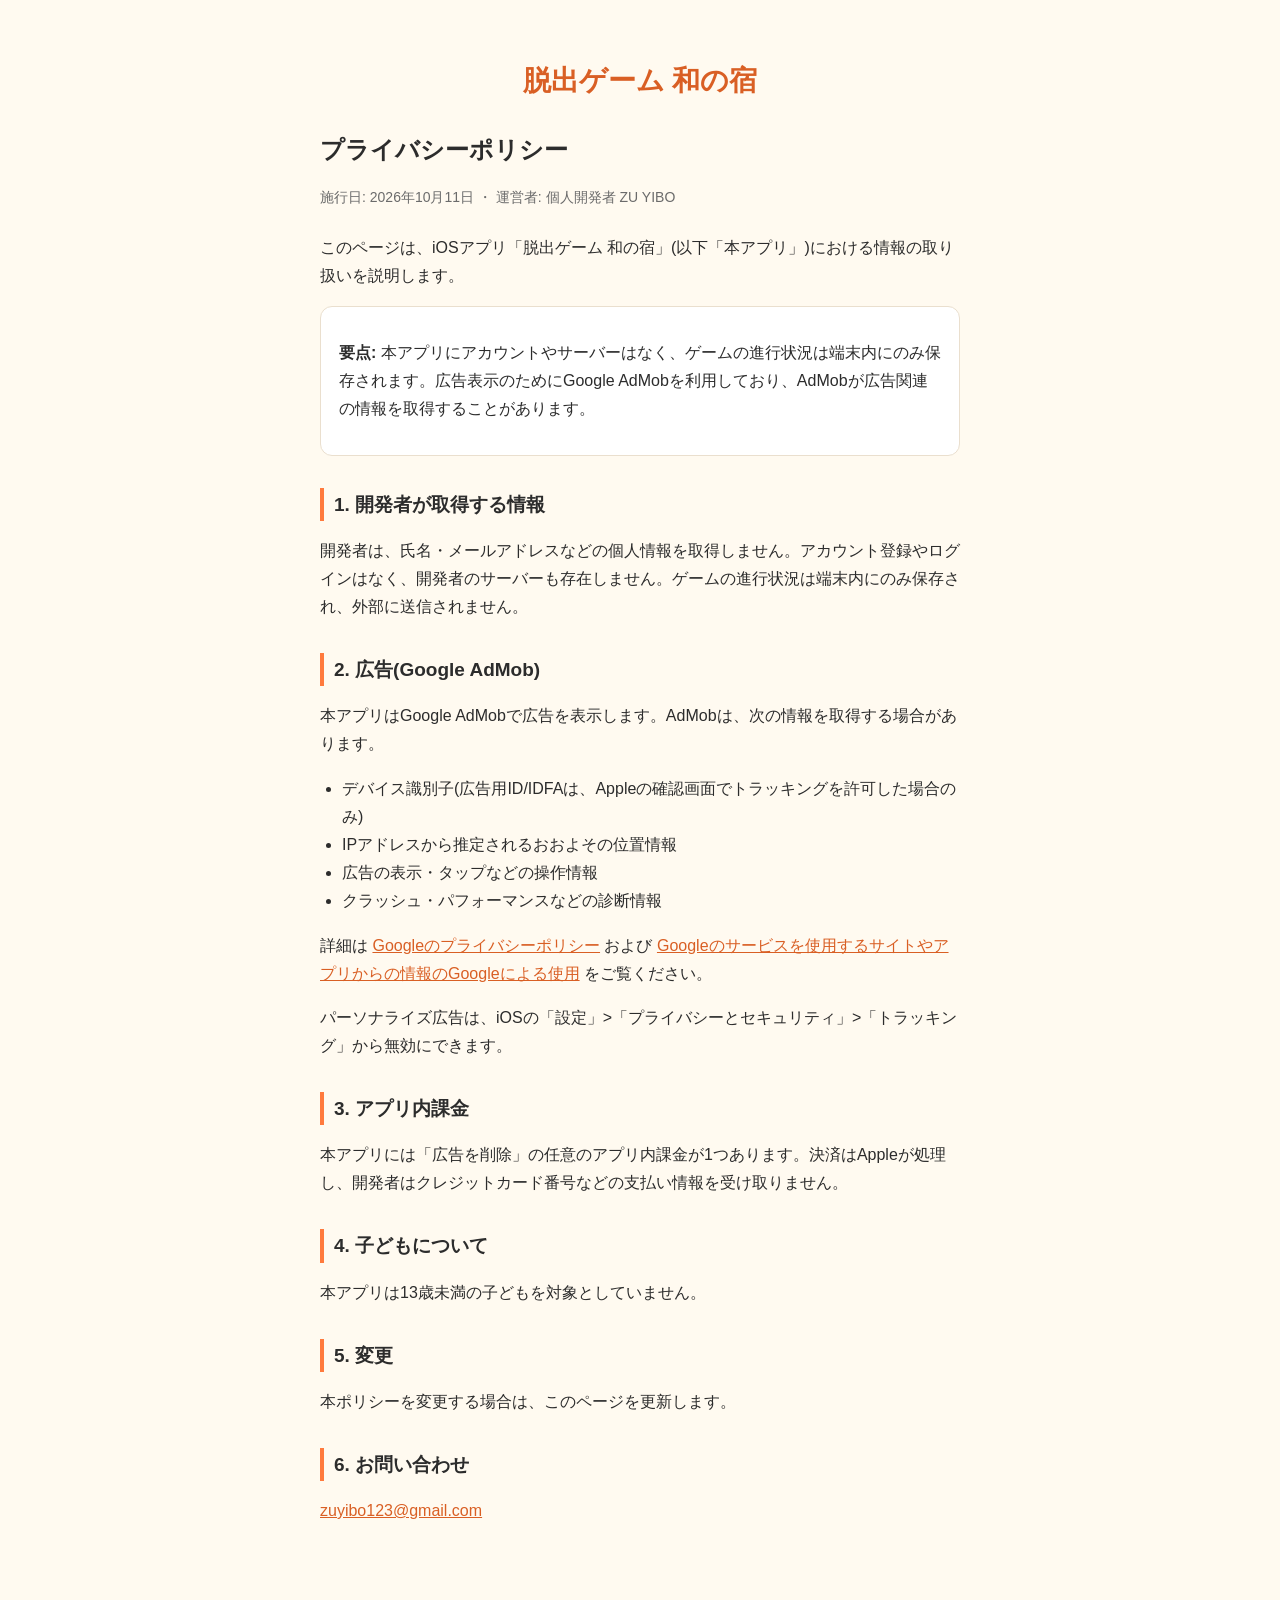
==== privacy.ja.html @ ad6f1bdc "Add privacy and support pages" ====
<!doctype html>
<html lang="ja">
<head>
<meta charset="utf-8">
<meta name="viewport" content="width=device-width, initial-scale=1">
<title>プライバシーポリシー | 脱出ゲーム 和の宿</title>
<link rel="stylesheet" href="style.css">
</head>
<body>
<div class="wrap">
  <header class="page-header"><p class="logo">脱出ゲーム 和の宿</p></header>
  <h1>プライバシーポリシー</h1>
  <p class="meta">施行日: 2026年10月11日 ・ 運営者: 個人開発者 ZU YIBO</p>
  <p>このページは、iOSアプリ「脱出ゲーム 和の宿」(以下「本アプリ」)における情報の取り扱いを説明します。</p>
<div class="card"><p><strong>要点:</strong> 本アプリにアカウントやサーバーはなく、ゲームの進行状況は端末内にのみ保存されます。広告表示のためにGoogle AdMobを利用しており、AdMobが広告関連の情報を取得することがあります。</p></div>
<h2>1. 開発者が取得する情報</h2>
<p>開発者は、氏名・メールアドレスなどの個人情報を取得しません。アカウント登録やログインはなく、開発者のサーバーも存在しません。ゲームの進行状況は端末内にのみ保存され、外部に送信されません。</p>
<h2>2. 広告(Google AdMob)</h2>
<p>本アプリはGoogle AdMobで広告を表示します。AdMobは、次の情報を取得する場合があります。</p>
<ul><li>デバイス識別子(広告用ID/IDFAは、Appleの確認画面でトラッキングを許可した場合のみ)</li><li>IPアドレスから推定されるおおよその位置情報</li><li>広告の表示・タップなどの操作情報</li><li>クラッシュ・パフォーマンスなどの診断情報</li></ul>
<p>詳細は <a href="https://policies.google.com/privacy">Googleのプライバシーポリシー</a> および <a href="https://policies.google.com/technologies/partner-sites">Googleのサービスを使用するサイトやアプリからの情報のGoogleによる使用</a> をご覧ください。</p>
<p>パーソナライズ広告は、iOSの「設定」&gt;「プライバシーとセキュリティ」&gt;「トラッキング」から無効にできます。</p>
<h2>3. アプリ内課金</h2>
<p>本アプリには「広告を削除」の任意のアプリ内課金が1つあります。決済はAppleが処理し、開発者はクレジットカード番号などの支払い情報を受け取りません。</p>
<h2>4. 子どもについて</h2>
<p>本アプリは13歳未満の子どもを対象としていません。</p>
<h2>5. 変更</h2>
<p>本ポリシーを変更する場合は、このページを更新します。</p>
<h2>6. お問い合わせ</h2>
<p><a href="mailto:zuyibo123@gmail.com">zuyibo123@gmail.com</a></p>
</div>
</body>
</html>
---- style.css ----
/* 脱出ゲーム 和の宿 — 静的サイト共通スタイル */

:root {
  --bg: #fffaf0;
  --fg: #2c2c2c;
  --accent: #ff7a3d;
  --accent-dark: #d95f24;
  --card-bg: #ffffff;
  --border: #eadfce;
  --muted: #6b6b6b;
}

* {
  box-sizing: border-box;
}

html {
  -webkit-text-size-adjust: 100%;
}

body {
  margin: 0;
  padding: 0;
  background: var(--bg);
  color: var(--fg);
  font-family: -apple-system, BlinkMacSystemFont, "Hiragino Sans", "Hiragino Kaku Gothic ProN",
    "Yu Gothic", "Segoe UI", Roboto, sans-serif;
  line-height: 1.75;
  font-size: 17px;
}

.wrap {
  max-width: 680px;
  margin: 0 auto;
  padding: 24px 20px 64px;
}

header.page-header {
  text-align: center;
  padding: 32px 0 16px;
}

header.page-header .logo {
  font-size: 28px;
  font-weight: 700;
  color: var(--accent-dark);
  margin: 0;
}

header.page-header .tagline {
  color: var(--muted);
  margin: 4px 0 0;
  font-size: 15px;
}

h1 {
  font-size: 24px;
  margin: 8px 0 4px;
}

h2 {
  font-size: 19px;
  margin: 32px 0 8px;
  border-left: 4px solid var(--accent);
  padding-left: 10px;
}

h3 {
  font-size: 16px;
  margin: 20px 0 6px;
}

p, li {
  font-size: 16px;
}

.meta {
  color: var(--muted);
  font-size: 14px;
  margin-bottom: 24px;
}

a {
  color: var(--accent-dark);
  text-decoration: underline;
}

a:hover {
  text-decoration: none;
}

ul, ol {
  padding-left: 1.3em;
}

.card {
  background: var(--card-bg);
  border: 1px solid var(--border);
  border-radius: 12px;
  padding: 16px 18px;
  margin: 16px 0;
}

.lang-choice {
  display: flex;
  flex-direction: column;
  gap: 12px;
  margin-top: 24px;
}

.lang-choice a {
  display: block;
  text-align: center;
  background: var(--accent);
  color: #fff;
  text-decoration: none;
  padding: 14px 16px;
  border-radius: 10px;
  font-weight: 700;
  font-size: 17px;
}

.lang-choice a:hover {
  background: var(--accent-dark);
}

.link-list {
  list-style: none;
  padding: 0;
  margin: 8px 0 0;
}

.link-list li {
  margin: 6px 0;
}

footer.page-footer {
  margin-top: 48px;
  padding-top: 16px;
  border-top: 1px solid var(--border);
  color: var(--muted);
  font-size: 13px;
  text-align: center;
}

table {
  width: 100%;
  border-collapse: collapse;
  margin: 12px 0;
  font-size: 15px;
}

th, td {
  border: 1px solid var(--border);
  padding: 8px 10px;
  text-align: left;
  vertical-align: top;
}

th {
  background: #fff3e6;
}

code {
  background: #f2ede2;
  border-radius: 4px;
  padding: 1px 5px;
  font-size: 0.9em;
}

@media (max-width: 420px) {
  body {
    font-size: 16px;
  }
  .wrap {
    padding: 16px 14px 48px;
  }
}
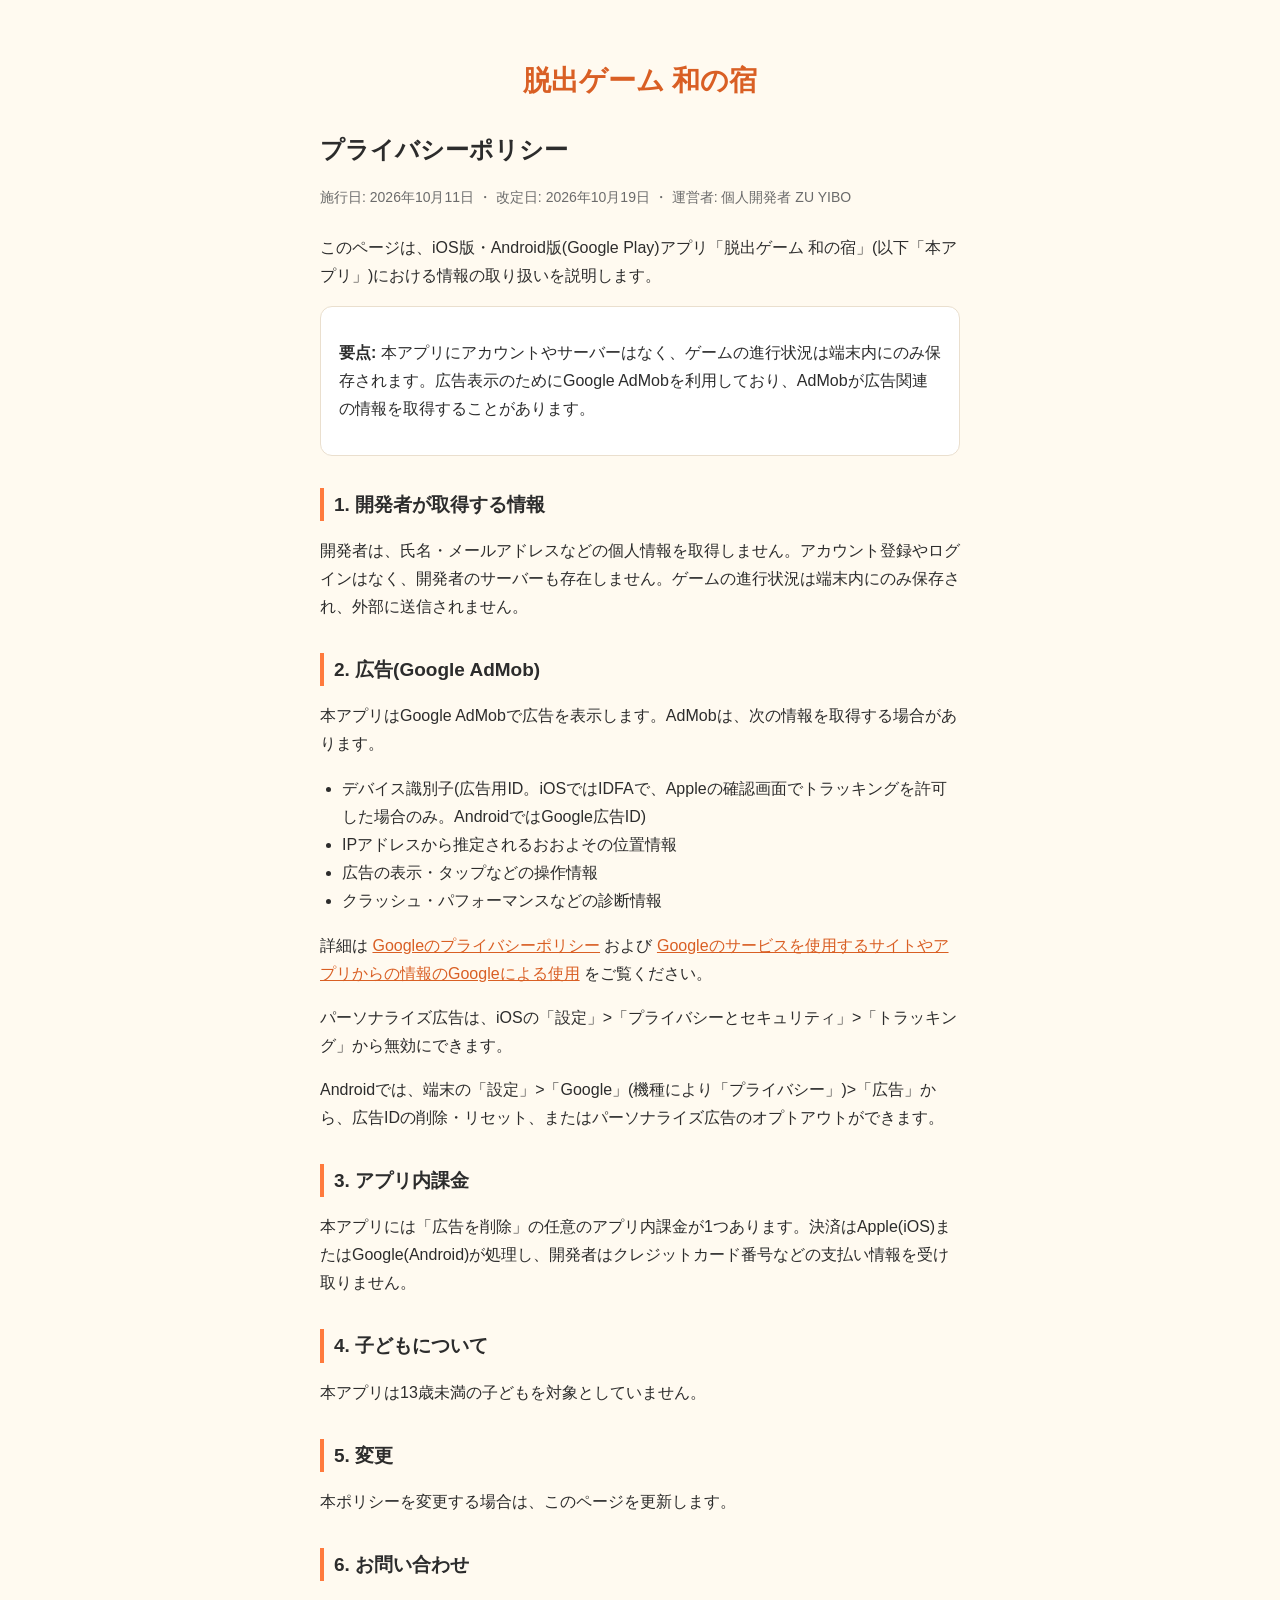
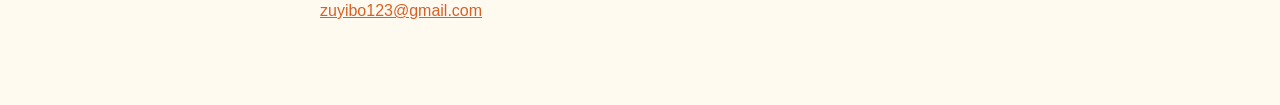
==== commit 7617a683: "privacy: cover Android (Google Play) version Co-Authored-By: Claude Opus 5.5 <noreply@anthropic.com>" ====
--- a/privacy.ja.html
+++ b/privacy.ja.html
@@ -10,18 +10,19 @@
 <div class="wrap">
   <header class="page-header"><p class="logo">脱出ゲーム 和の宿</p></header>
   <h1>プライバシーポリシー</h1>
-  <p class="meta">施行日: 2026年10月11日 ・ 運営者: 個人開発者 ZU YIBO</p>
-  <p>このページは、iOSアプリ「脱出ゲーム 和の宿」(以下「本アプリ」)における情報の取り扱いを説明します。</p>
+  <p class="meta">施行日: 2026年10月11日 ・ 改定日: 2026年10月19日 ・ 運営者: 個人開発者 ZU YIBO</p>
+  <p>このページは、iOS版・Android版(Google Play)アプリ「脱出ゲーム 和の宿」(以下「本アプリ」)における情報の取り扱いを説明します。</p>
 <div class="card"><p><strong>要点:</strong> 本アプリにアカウントやサーバーはなく、ゲームの進行状況は端末内にのみ保存されます。広告表示のためにGoogle AdMobを利用しており、AdMobが広告関連の情報を取得することがあります。</p></div>
 <h2>1. 開発者が取得する情報</h2>
 <p>開発者は、氏名・メールアドレスなどの個人情報を取得しません。アカウント登録やログインはなく、開発者のサーバーも存在しません。ゲームの進行状況は端末内にのみ保存され、外部に送信されません。</p>
 <h2>2. 広告(Google AdMob)</h2>
 <p>本アプリはGoogle AdMobで広告を表示します。AdMobは、次の情報を取得する場合があります。</p>
-<ul><li>デバイス識別子(広告用ID/IDFAは、Appleの確認画面でトラッキングを許可した場合のみ)</li><li>IPアドレスから推定されるおおよその位置情報</li><li>広告の表示・タップなどの操作情報</li><li>クラッシュ・パフォーマンスなどの診断情報</li></ul>
+<ul><li>デバイス識別子(広告用ID。iOSではIDFAで、Appleの確認画面でトラッキングを許可した場合のみ。AndroidではGoogle広告ID)</li><li>IPアドレスから推定されるおおよその位置情報</li><li>広告の表示・タップなどの操作情報</li><li>クラッシュ・パフォーマンスなどの診断情報</li></ul>
 <p>詳細は <a href="https://policies.google.com/privacy">Googleのプライバシーポリシー</a> および <a href="https://policies.google.com/technologies/partner-sites">Googleのサービスを使用するサイトやアプリからの情報のGoogleによる使用</a> をご覧ください。</p>
 <p>パーソナライズ広告は、iOSの「設定」&gt;「プライバシーとセキュリティ」&gt;「トラッキング」から無効にできます。</p>
+<p>Androidでは、端末の「設定」&gt;「Google」(機種により「プライバシー」)&gt;「広告」から、広告IDの削除・リセット、またはパーソナライズ広告のオプトアウトができます。</p>
 <h2>3. アプリ内課金</h2>
-<p>本アプリには「広告を削除」の任意のアプリ内課金が1つあります。決済はAppleが処理し、開発者はクレジットカード番号などの支払い情報を受け取りません。</p>
+<p>本アプリには「広告を削除」の任意のアプリ内課金が1つあります。決済はApple(iOS)またはGoogle(Android)が処理し、開発者はクレジットカード番号などの支払い情報を受け取りません。</p>
 <h2>4. 子どもについて</h2>
 <p>本アプリは13歳未満の子どもを対象としていません。</p>
 <h2>5. 変更</h2>
